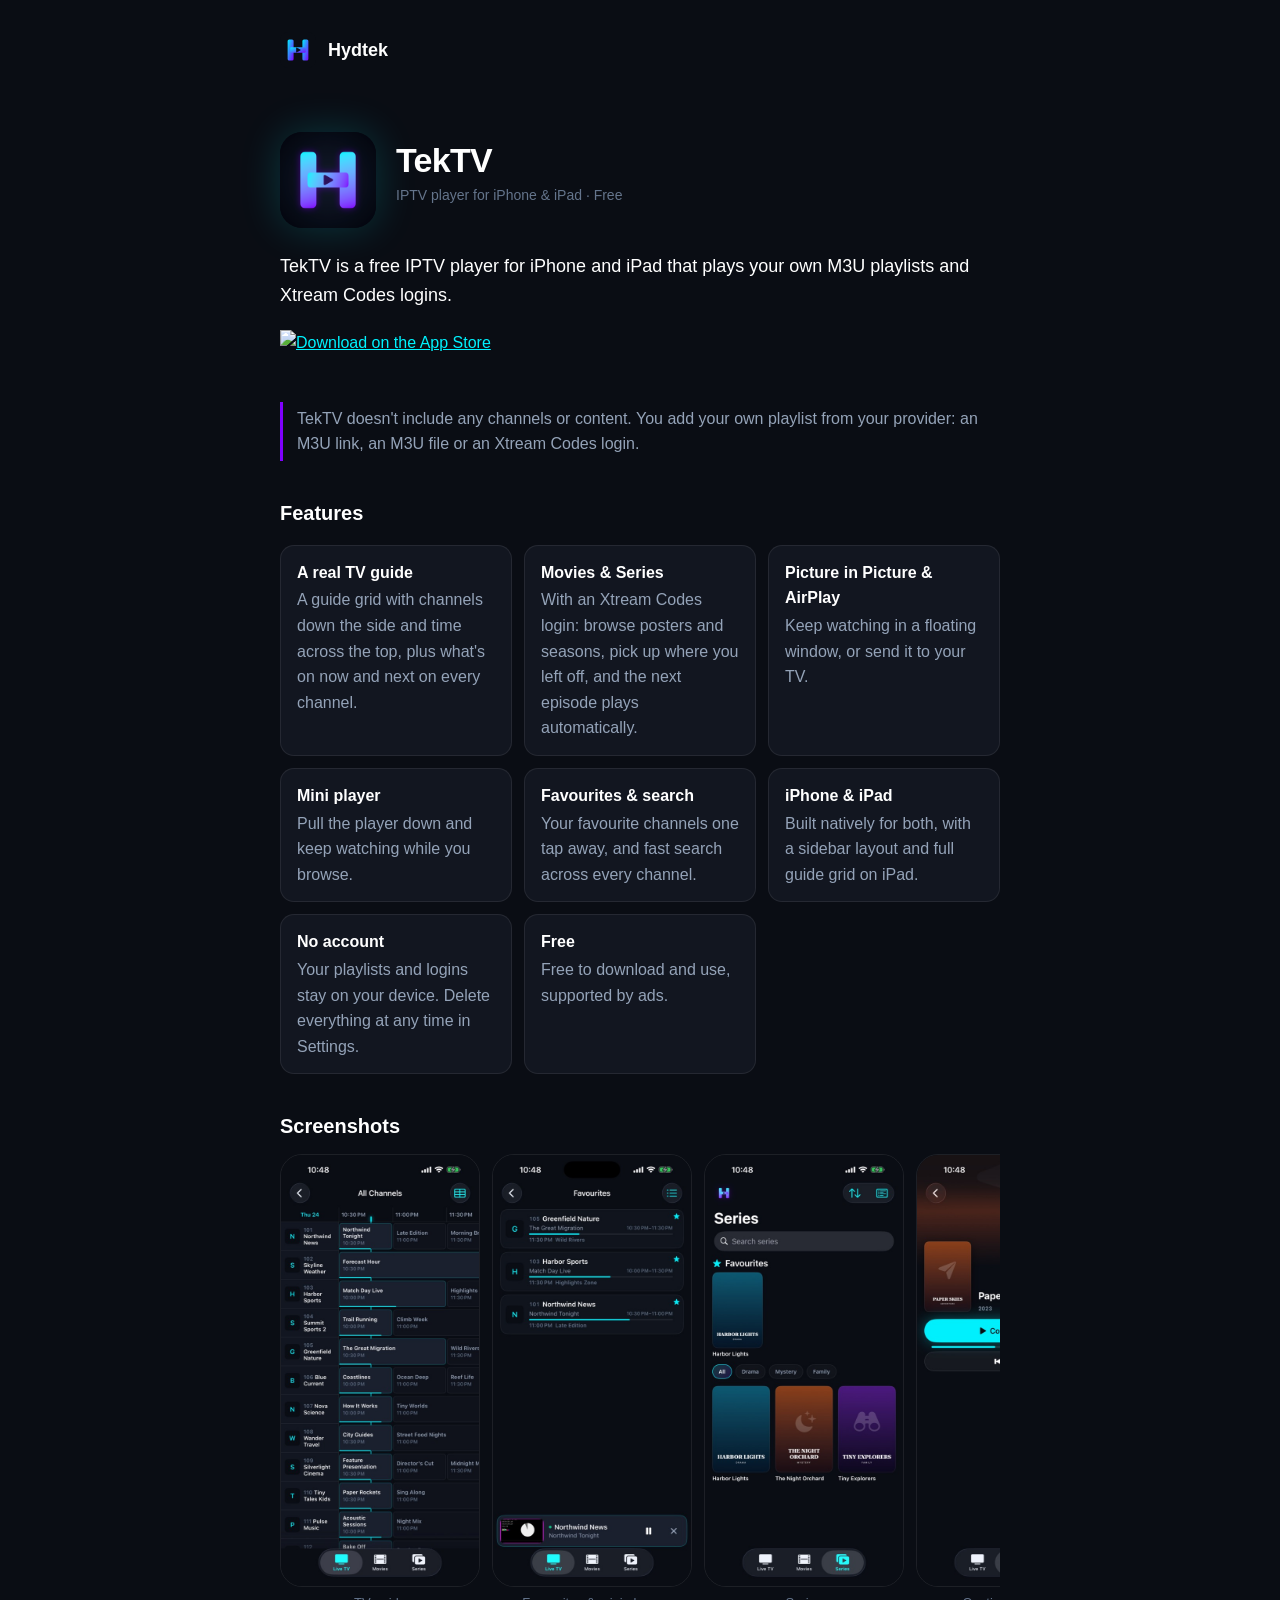
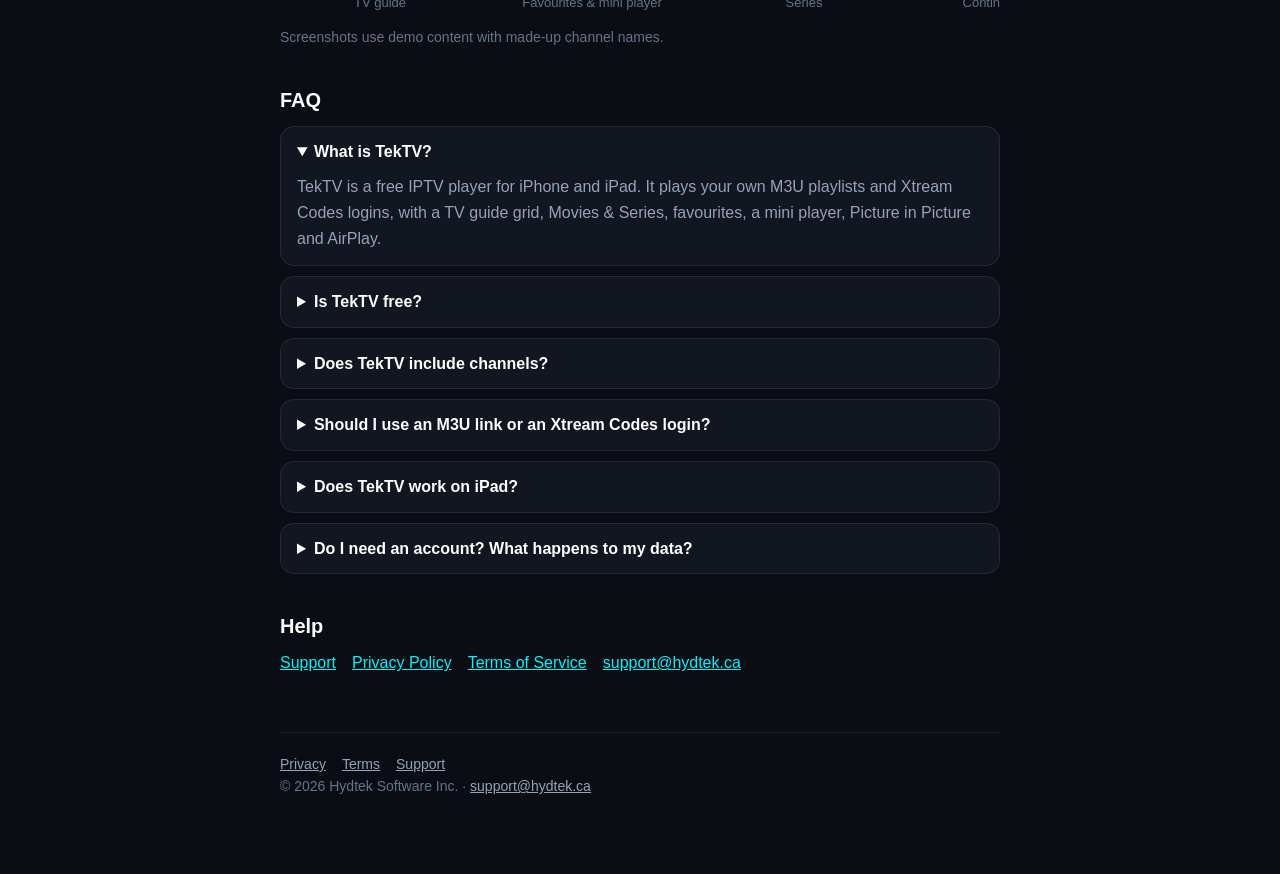
==== tvplayer/index.html @ c9d5d2cd "TekTV product page, robots.txt and sitemap /tvplayer/ now has a landing page: what TekTV is, feature" ====
<!doctype html>
<html lang="en">
<head>
<meta charset="utf-8">
<meta name="viewport" content="width=device-width, initial-scale=1">
<title>TekTV – Free IPTV Player for iPhone and iPad (M3U &amp; Xtream Codes)</title>
<meta name="description" content="TekTV is a free IPTV player for iPhone and iPad that plays your own M3U playlists and Xtream Codes logins, with a TV guide grid, Movies & Series, Picture in Picture and AirPlay. No account needed.">
<meta name="color-scheme" content="dark">
<link rel="canonical" href="https://hydtek.ca/tvplayer/">
<link rel="icon" href="/favicon.svg" type="image/svg+xml">
<link rel="apple-touch-icon" href="/tvplayer/img/tektv-icon.png">
<meta name="apple-itunes-app" content="app-id=6820786793">
<meta property="og:type" content="website">
<meta property="og:site_name" content="Hydtek">
<meta property="og:title" content="TekTV – Free IPTV Player for iPhone and iPad">
<meta property="og:description" content="Play your own M3U playlists and Xtream Codes logins with a real TV guide, Movies & Series, Picture in Picture and AirPlay. Free, no account.">
<meta property="og:url" content="https://hydtek.ca/tvplayer/">
<meta property="og:image" content="https://hydtek.ca/tvplayer/img/tektv-og.jpg">
<meta name="twitter:card" content="summary">
<link rel="stylesheet" href="/style.css">
<style>
.app-head { display: flex; gap: 20px; align-items: center; padding: 24px 0 8px; }
.app-head img.icon { width: 96px; height: 96px; border-radius: 22px; flex: none; box-shadow: 0 0 40px rgba(0, 242, 254, 0.18); }
.app-head h1 { margin: 0 0 4px; }
.lede { font-size: 18px; color: var(--text); margin: 16px 0 20px; }
.badge img { height: 52px; width: auto; display: block; }
.note { border-left: 3px solid var(--violet); padding: 4px 0 4px 14px; margin: 20px 0; }
.features { list-style: none; padding: 0; display: grid; grid-template-columns: repeat(auto-fit, minmax(220px, 1fr)); gap: 12px; }
.features li { background: var(--surface); border: 1px solid var(--border); border-radius: 14px; padding: 14px 16px; margin: 0; }
.features strong { display: block; margin-bottom: 2px; }
.shots { display: flex; gap: 12px; overflow-x: auto; padding: 4px 0 12px; scroll-snap-type: x mandatory; }
.shots figure { margin: 0; flex: 0 0 auto; scroll-snap-align: start; }
.shots img { width: 200px; height: auto; border-radius: 22px; border: 1px solid var(--border); display: block; }
.shots figcaption { font-size: 13px; color: var(--muted); text-align: center; margin-top: 6px; }
details { background: var(--surface); border: 1px solid var(--border); border-radius: 14px; padding: 12px 16px; margin: 10px 0; }
details summary { color: var(--text); font-weight: 600; cursor: pointer; }
details p { margin: 10px 0 2px; }
@media (max-width: 480px) { .app-head img.icon { width: 72px; height: 72px; border-radius: 16px; } .shots img { width: 170px; } }
</style>
<script type="application/ld+json">
{
  "@context": "https://schema.org",
  "@type": "SoftwareApplication",
  "name": "TekTV",
  "alternateName": "TekTV: IPTV Player M3U",
  "description": "A free IPTV player for iPhone and iPad that plays your own M3U playlists and Xtream Codes logins, with a TV guide grid, Movies & Series, Picture in Picture and AirPlay. TekTV does not include any channels or content.",
  "operatingSystem": "iOS, iPadOS",
  "applicationCategory": "EntertainmentApplication",
  "url": "https://hydtek.ca/tvplayer/",
  "downloadUrl": "https://apps.apple.com/app/id6820786793",
  "installUrl": "https://apps.apple.com/app/id6820786793",
  "image": "https://hydtek.ca/tvplayer/img/tektv-og.jpg",
  "screenshot": [
    "https://hydtek.ca/tvplayer/img/2-guide-grid.jpg",
    "https://hydtek.ca/tvplayer/img/4-continue.jpg",
    "https://hydtek.ca/tvplayer/img/5-series-favourites.jpg",
    "https://hydtek.ca/tvplayer/img/6-mini-player.jpg"
  ],
  "offers": { "@type": "Offer", "price": "0", "priceCurrency": "USD" },
  "publisher": { "@type": "Organization", "name": "Hydtek Software Inc.", "url": "https://hydtek.ca/", "email": "support@hydtek.ca" },
  "author": { "@type": "Organization", "name": "Hydtek Software Inc." }
}
</script>
<script type="application/ld+json">
{
  "@context": "https://schema.org",
  "@type": "FAQPage",
  "mainEntity": [
    { "@type": "Question", "name": "What is TekTV?",
      "acceptedAnswer": { "@type": "Answer", "text": "TekTV is a free IPTV player for iPhone and iPad. It plays your own M3U playlists and Xtream Codes logins, with a TV guide grid, Movies & Series, favourites, a mini player, Picture in Picture and AirPlay." } },
    { "@type": "Question", "name": "Is TekTV free?",
      "acceptedAnswer": { "@type": "Answer", "text": "Yes. TekTV is free to download and use, and is supported by ads." } },
    { "@type": "Question", "name": "Does TekTV include channels?",
      "acceptedAnswer": { "@type": "Answer", "text": "No. TekTV does not include, sell or link to any channels or content. You add your own playlist from your provider." } },
    { "@type": "Question", "name": "Should I use an M3U link or an Xtream Codes login?",
      "acceptedAnswer": { "@type": "Answer", "text": "Both work. An M3U link is the simplest: paste one link to get live TV, plus the TV guide if the playlist includes one. If your provider gives you an Xtream Codes login, use it to also unlock the Movies and Series tabs, with Continue Watching and next-episode autoplay, and the TV guide loads automatically." } },
    { "@type": "Question", "name": "Does TekTV work on iPad?",
      "acceptedAnswer": { "@type": "Answer", "text": "Yes. TekTV is built for both iPhone and iPad, with a sidebar layout and a full TV guide grid on iPad." } },
    { "@type": "Question", "name": "Do I need an account? What happens to my data?",
      "acceptedAnswer": { "@type": "Answer", "text": "No account is needed. Your playlists and logins stay on your device, and you can delete everything at any time in Settings." } }
  ]
}
</script>
</head>
<body>
<div class="wrap">
<header class="site"><a href="/"><img class="mark" src="/mark.svg" alt=""> Hydtek</a></header>

<section class="app-head">
<img class="icon" src="/tvplayer/img/tektv-icon.png" alt="TekTV app icon">
<div>
<h1>TekTV</h1>
<p class="meta">IPTV player for iPhone &amp; iPad · Free</p>
</div>
</section>

<p class="lede">TekTV is a free IPTV player for iPhone and iPad that plays your own M3U playlists and Xtream Codes logins.</p>

<a class="badge" href="https://apps.apple.com/app/id6820786793"><img src="https://toolbox.marketingtools.apple.com/api/v2/badges/download-on-the-app-store/black/en-us" alt="Download on the App Store"></a>

<p class="note">TekTV doesn't include any channels or content. You add your own playlist from your provider: an M3U link, an M3U file or an Xtream Codes login.</p>

<h2>Features</h2>
<ul class="features">
<li><strong>A real TV guide</strong>A guide grid with channels down the side and time across the top, plus what's on now and next on every channel.</li>
<li><strong>Movies &amp; Series</strong>With an Xtream Codes login: browse posters and seasons, pick up where you left off, and the next episode plays automatically.</li>
<li><strong>Picture in Picture &amp; AirPlay</strong>Keep watching in a floating window, or send it to your TV.</li>
<li><strong>Mini player</strong>Pull the player down and keep watching while you browse.</li>
<li><strong>Favourites &amp; search</strong>Your favourite channels one tap away, and fast search across every channel.</li>
<li><strong>iPhone &amp; iPad</strong>Built natively for both, with a sidebar layout and full guide grid on iPad.</li>
<li><strong>No account</strong>Your playlists and logins stay on your device. Delete everything at any time in Settings.</li>
<li><strong>Free</strong>Free to download and use, supported by ads.</li>
</ul>

<h2>Screenshots</h2>
<div class="shots">
<figure><img src="/tvplayer/img/2-guide-grid.jpg" alt="TekTV TV guide grid showing channels and programmes" loading="lazy" width="200" height="435"><figcaption>TV guide</figcaption></figure>
<figure><img src="/tvplayer/img/6-mini-player.jpg" alt="TekTV favourites list with the mini player" loading="lazy" width="200" height="435"><figcaption>Favourites &amp; mini player</figcaption></figure>
<figure><img src="/tvplayer/img/5-series-favourites.jpg" alt="TekTV series tab with favourites" loading="lazy" width="200" height="435"><figcaption>Series</figcaption></figure>
<figure><img src="/tvplayer/img/4-continue.jpg" alt="TekTV movie page with Continue" loading="lazy" width="200" height="435"><figcaption>Continue watching</figcaption></figure>
</div>
<p class="meta">Screenshots use demo content with made-up channel names.</p>

<h2>FAQ</h2>
<details open><summary>What is TekTV?</summary><p>TekTV is a free IPTV player for iPhone and iPad. It plays your own M3U playlists and Xtream Codes logins, with a TV guide grid, Movies &amp; Series, favourites, a mini player, Picture in Picture and AirPlay.</p></details>
<details><summary>Is TekTV free?</summary><p>Yes. TekTV is free to download and use, and is supported by ads.</p></details>
<details><summary>Does TekTV include channels?</summary><p>No. TekTV does not include, sell or link to any channels or content. You add your own playlist from your provider.</p></details>
<details><summary>Should I use an M3U link or an Xtream Codes login?</summary><p>Both work. An M3U link is the simplest: paste one link to get live TV, plus the TV guide if the playlist includes one. If your provider gives you an Xtream Codes login, use it to also unlock the Movies and Series tabs, with Continue Watching and next-episode autoplay, and the TV guide loads automatically.</p></details>
<details><summary>Does TekTV work on iPad?</summary><p>Yes. TekTV is built for both iPhone and iPad, with a sidebar layout and a full TV guide grid on iPad.</p></details>
<details><summary>Do I need an account? What happens to my data?</summary><p>No account is needed. Your playlists and logins stay on your device, and you can delete everything at any time in Settings. See the <a href="/tvplayer/privacy/">Privacy Policy</a> for details.</p></details>

<h2>Help</h2>
<nav class="links">
<a href="/tvplayer/support/">Support</a>
<a href="/tvplayer/privacy/">Privacy Policy</a>
<a href="/tvplayer/terms/">Terms of Service</a>
<a href="mailto:support@hydtek.ca">support@hydtek.ca</a>
</nav>

<footer class="site">
<a href="/tvplayer/privacy/">Privacy</a><a href="/tvplayer/terms/">Terms</a><a href="/tvplayer/support/">Support</a>
<p>© 2026 Hydtek Software Inc. · <a href="mailto:support@hydtek.ca">support@hydtek.ca</a></p>
</footer>
</div>
</body>
</html>
---- style.css ----
:root {
  --canvas: #0a0d14;
  --surface: #121620;
  --raised: #1a202e;
  --cyan: #00f2fe;
  --violet: #7f00ff;
  --text: #ffffff;
  --text-2: #94a3b8;
  --muted: #64748b;
  --border: rgba(255, 255, 255, 0.08);
}
* { box-sizing: border-box; }
html { -webkit-text-size-adjust: 100%; }
body {
  margin: 0;
  background: var(--canvas);
  color: var(--text-2);
  font: 16px/1.6 -apple-system, BlinkMacSystemFont, "Inter", "Segoe UI", Roboto, sans-serif;
}
a { color: var(--cyan); }
.wrap { max-width: 760px; margin: 0 auto; padding: 32px 20px 64px; }
header.site { display: flex; align-items: center; gap: 12px; margin-bottom: 40px; }
header.site a { display: flex; align-items: center; gap: 12px; color: var(--text); text-decoration: none; font-weight: 700; font-size: 18px; }
.mark { width: 36px; height: 36px; flex: none; }
h1 { color: var(--text); font-size: 34px; line-height: 1.15; letter-spacing: -0.02em; margin: 0 0 8px; }
h2 { color: var(--text); font-size: 20px; margin: 36px 0 8px; }
h3 { color: var(--text); font-size: 16px; margin: 20px 0 4px; }
p, li { margin: 0 0 12px; }
ul { padding-left: 20px; }
strong { color: var(--text); }
.meta { color: var(--muted); font-size: 14px; }
.card {
  background: var(--surface);
  border: 1px solid var(--border);
  border-radius: 16px;
  padding: 20px;
  margin: 16px 0;
}
.card h2 { margin-top: 0; }
nav.links { display: flex; flex-wrap: wrap; gap: 8px 16px; margin-top: 8px; }
footer.site { margin-top: 56px; padding-top: 20px; border-top: 1px solid var(--border); font-size: 14px; color: var(--muted); }
footer.site a { color: var(--text-2); margin-right: 16px; }
.hero { padding: 40px 0 8px; }
.hero .mark { width: 72px; height: 72px; margin-bottom: 20px; }
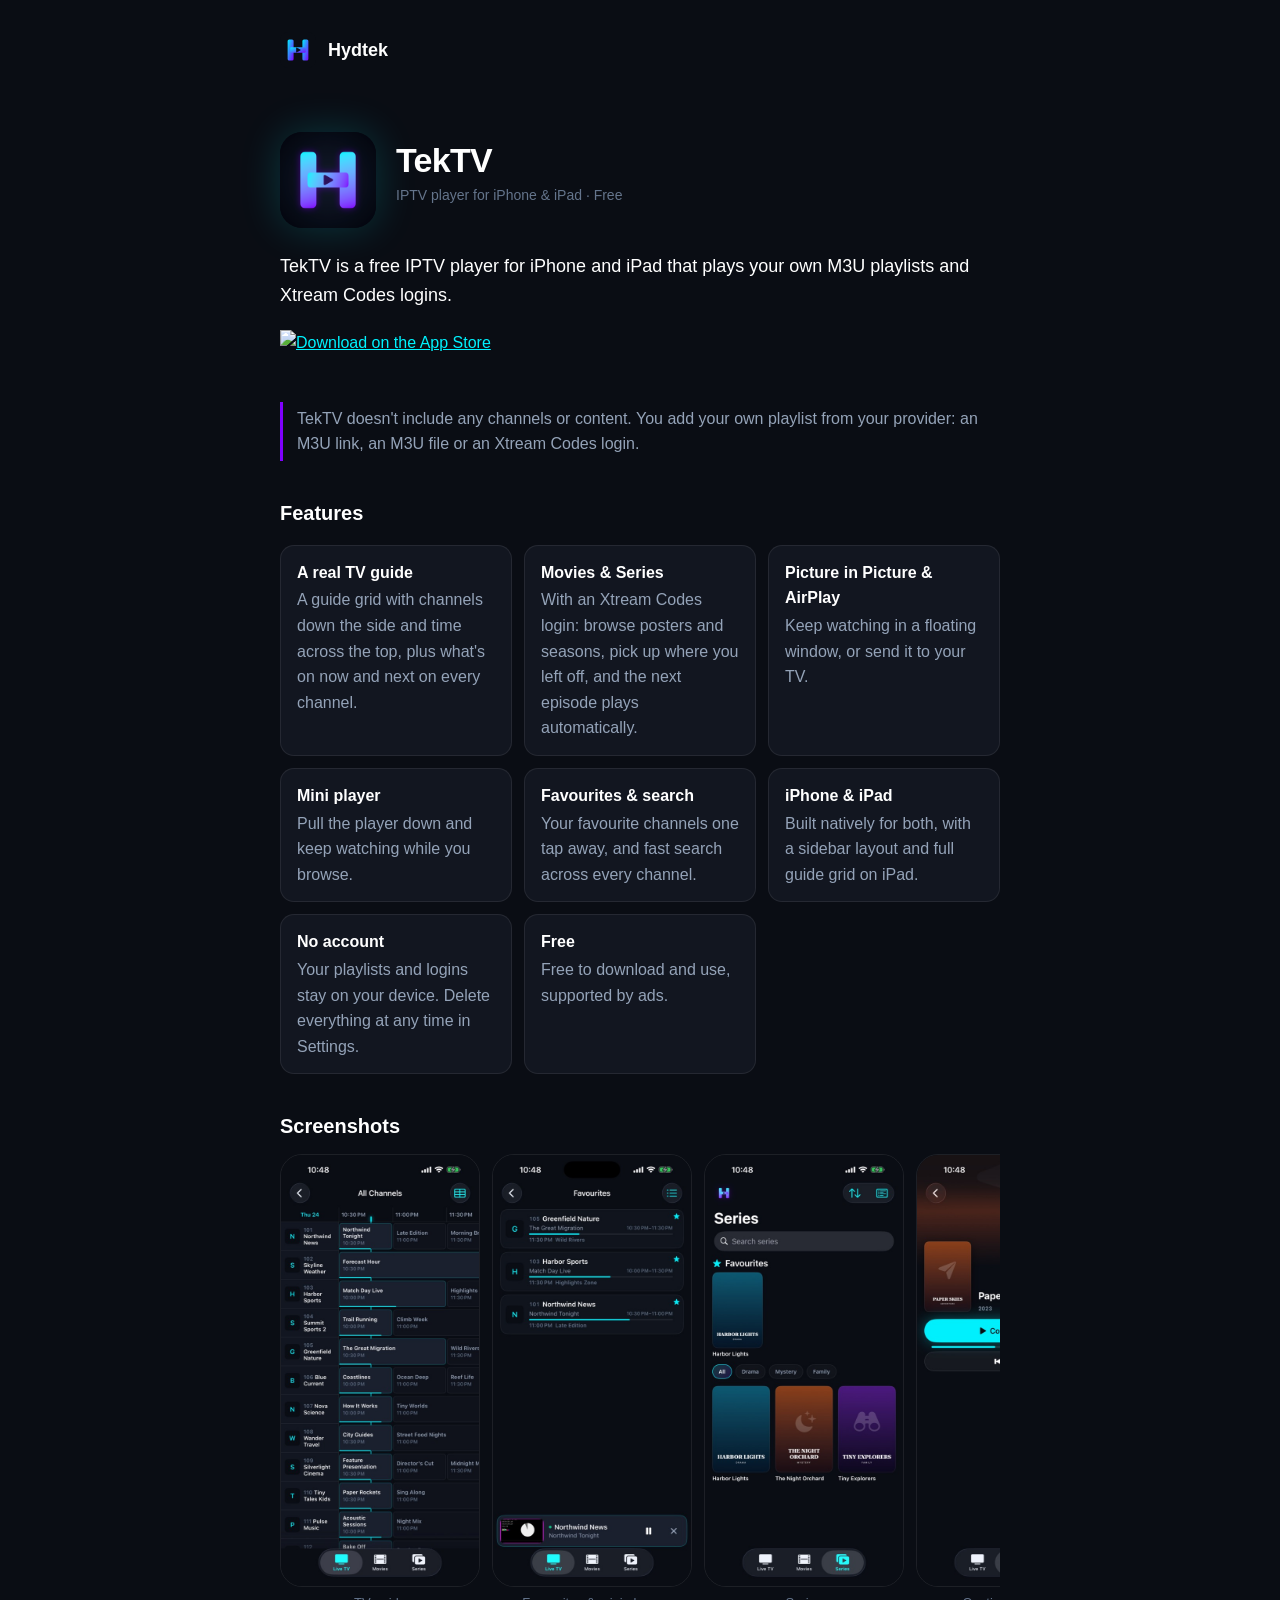
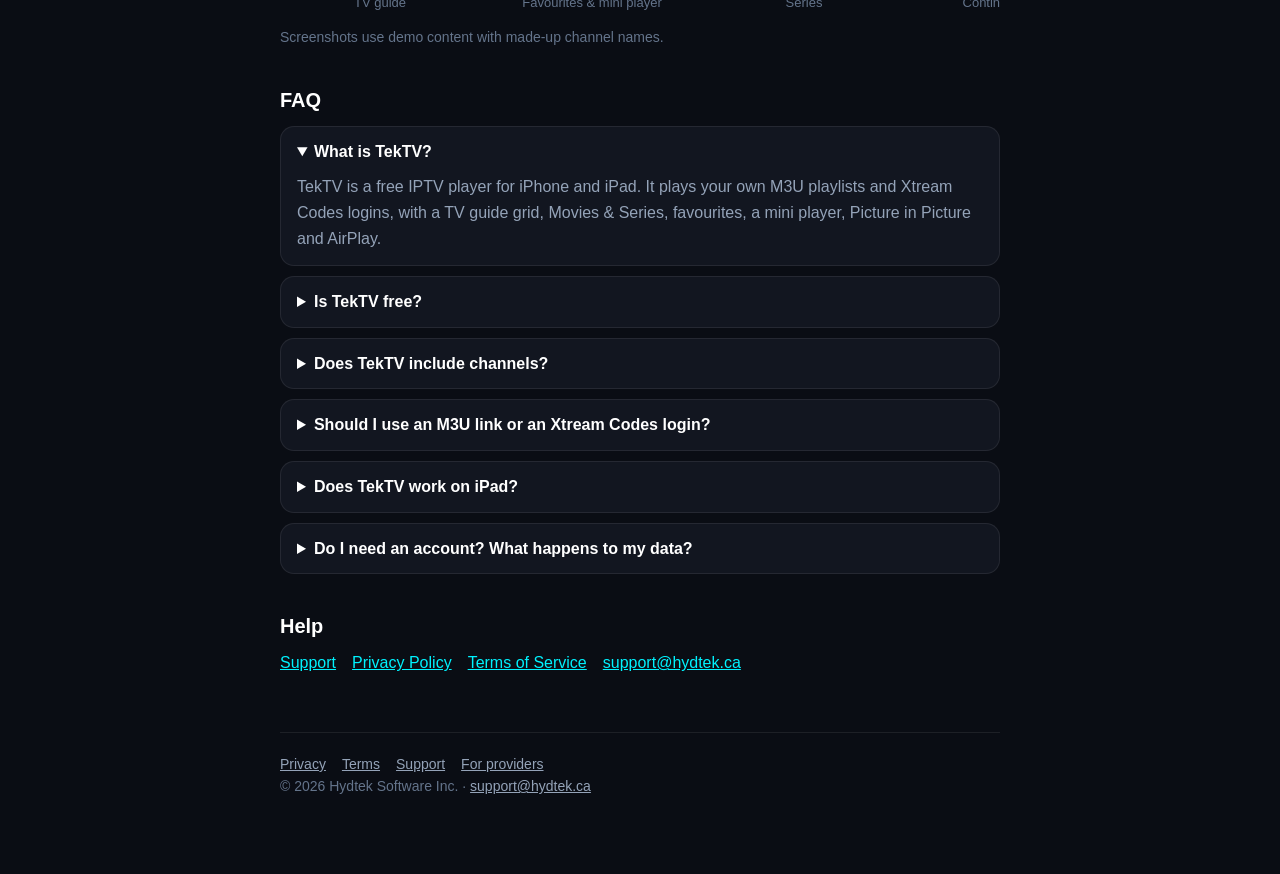
==== commit ce2e2db4: "TekTV: provider codes in terms and privacy, providers page, demo guide to mid-2027 - Terms 3a and a " ====
--- a/tvplayer/index.html
+++ b/tvplayer/index.html
@@ -138,7 +138,7 @@
 </nav>
 
 <footer class="site">
-<a href="/tvplayer/privacy/">Privacy</a><a href="/tvplayer/terms/">Terms</a><a href="/tvplayer/support/">Support</a>
+<a href="/tvplayer/privacy/">Privacy</a><a href="/tvplayer/terms/">Terms</a><a href="/tvplayer/support/">Support</a><a href="/tvplayer/provider-codes/">For providers</a>
 <p>© 2026 Hydtek Software Inc. · <a href="mailto:support@hydtek.ca">support@hydtek.ca</a></p>
 </footer>
 </div>
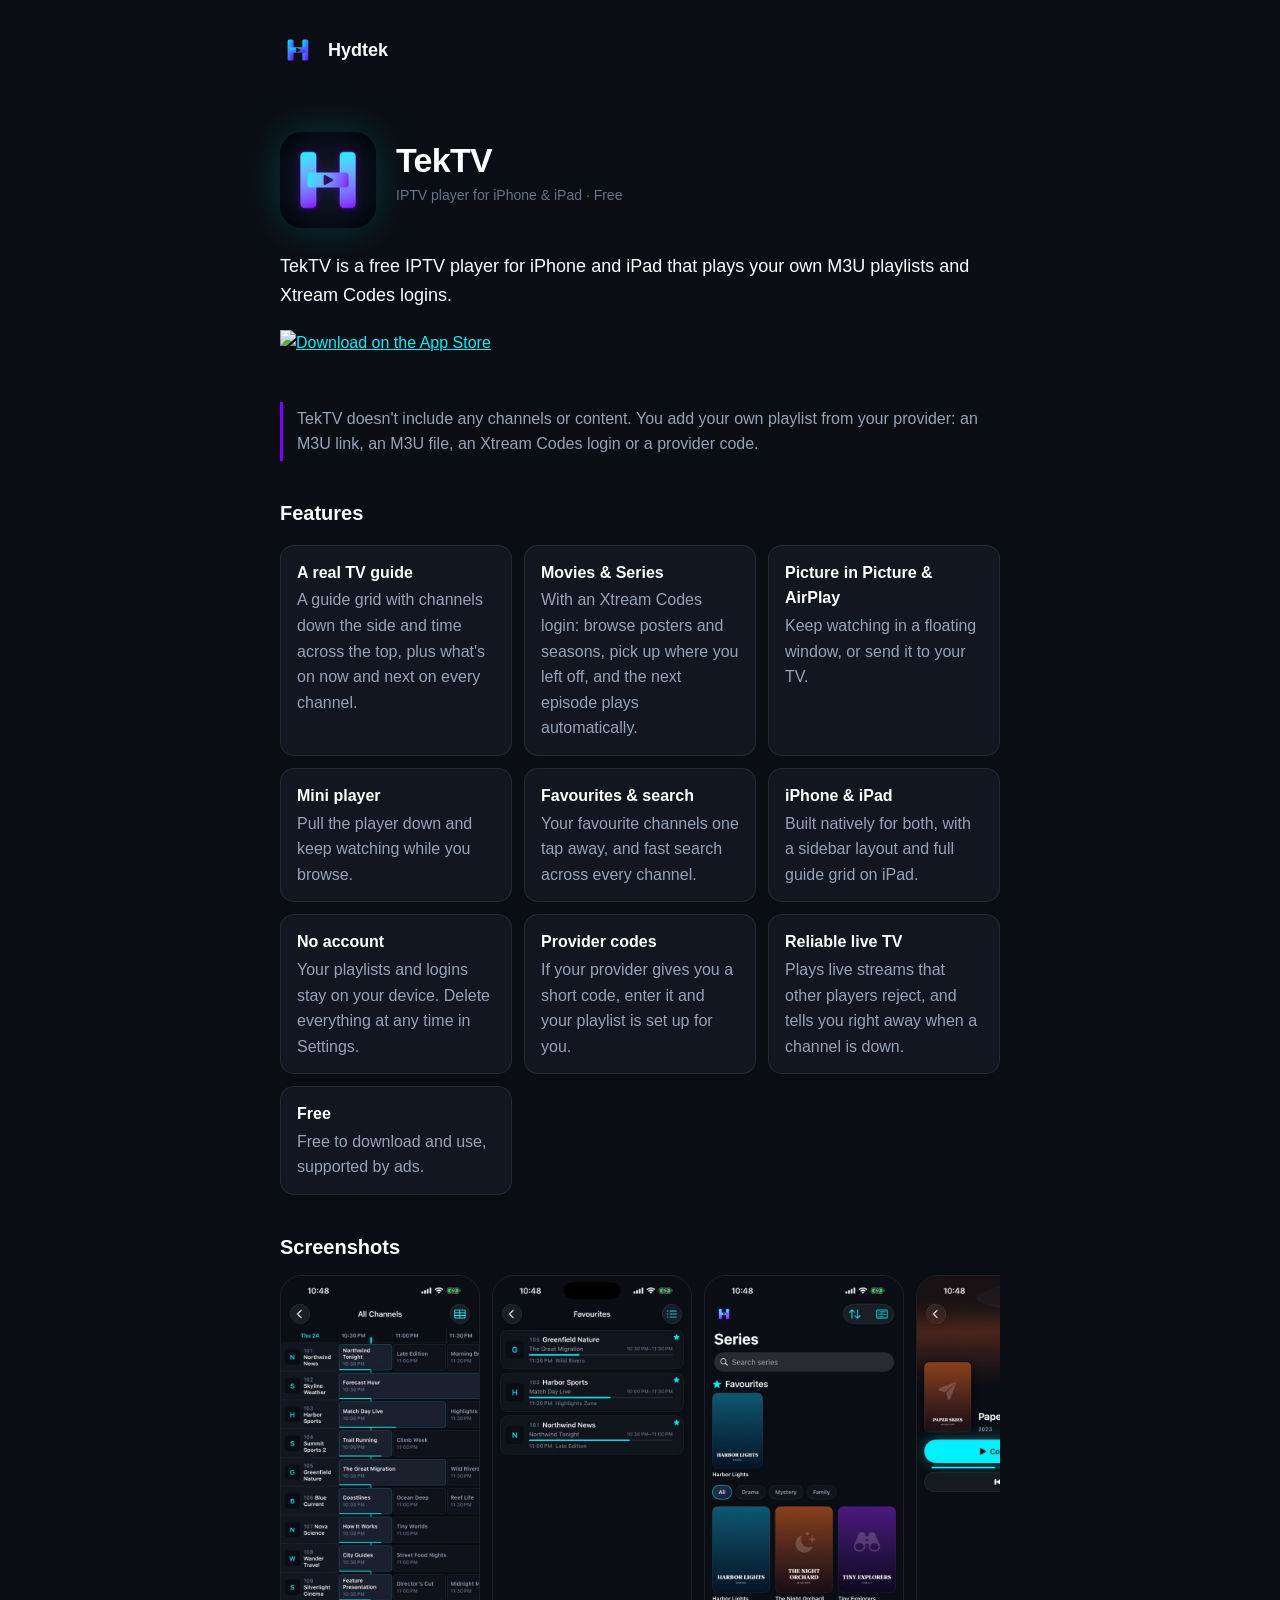
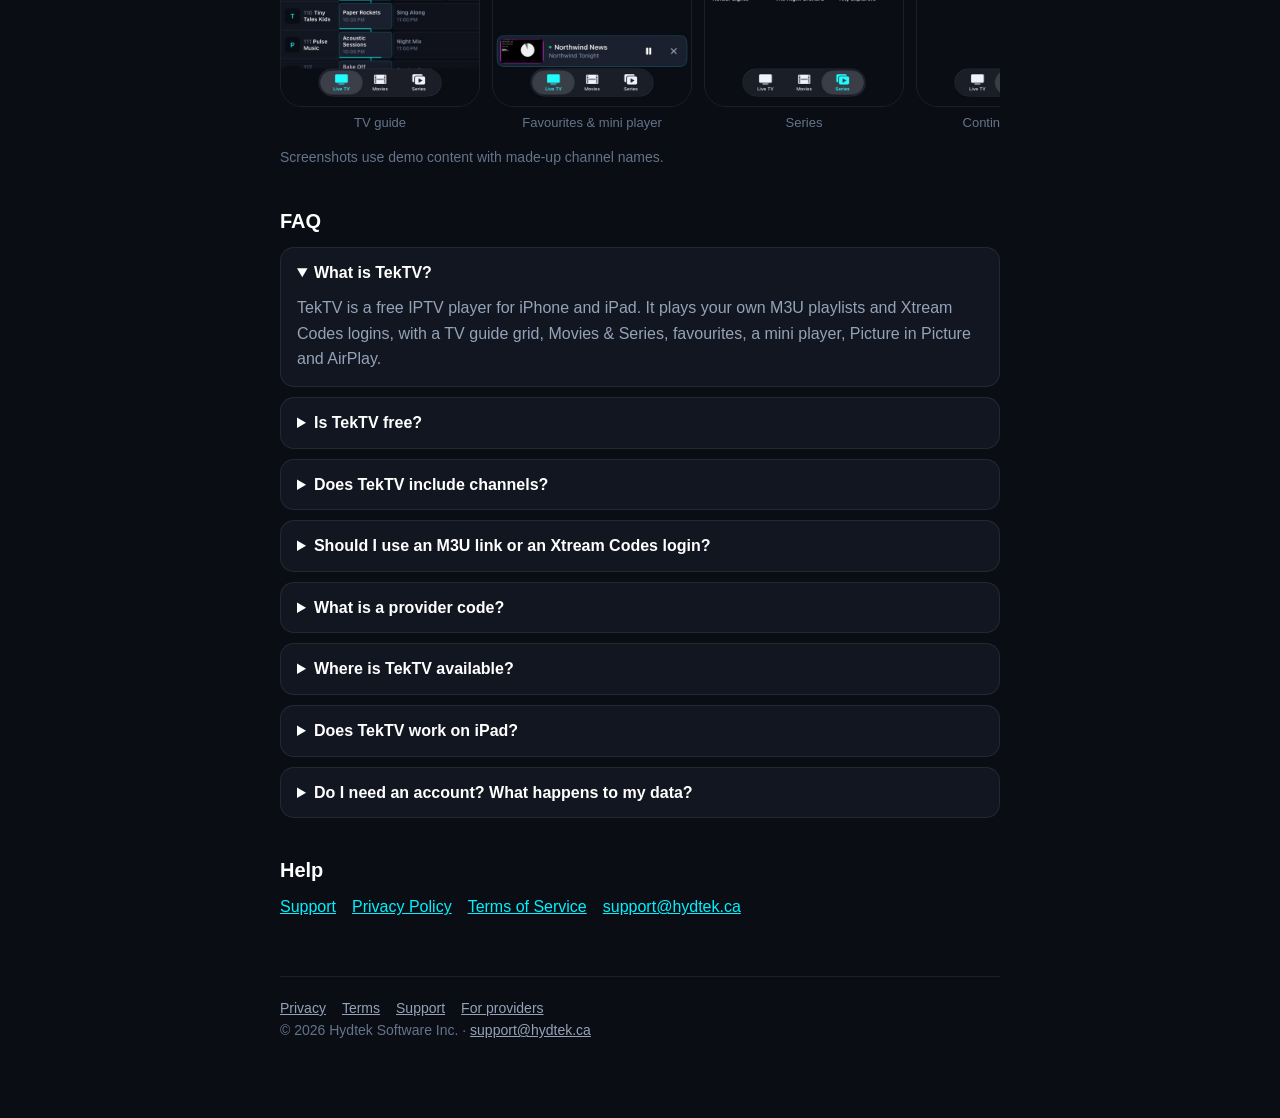
==== commit 4f03371b: "TekTV 1.1: provider codes, live playback and availability on the product page, FAQ and llms.txt Co-A" ====
--- a/tvplayer/index.html
+++ b/tvplayer/index.html
@@ -4,7 +4,7 @@
 <meta charset="utf-8">
 <meta name="viewport" content="width=device-width, initial-scale=1">
 <title>TekTV – Free IPTV Player for iPhone and iPad (M3U &amp; Xtream Codes)</title>
-<meta name="description" content="TekTV is a free IPTV player for iPhone and iPad that plays your own M3U playlists and Xtream Codes logins, with a TV guide grid, Movies & Series, Picture in Picture and AirPlay. No account needed.">
+<meta name="description" content="TekTV is a free IPTV player for iPhone and iPad that plays your own M3U playlists, Xtream Codes logins and provider codes, with a TV guide grid, Movies & Series, Picture in Picture and AirPlay. No account needed.">
 <meta name="color-scheme" content="dark">
 <link rel="canonical" href="https://hydtek.ca/tvplayer/">
 <link rel="icon" href="/favicon.svg" type="image/svg+xml">
@@ -74,6 +74,10 @@
       "acceptedAnswer": { "@type": "Answer", "text": "No. TekTV does not include, sell or link to any channels or content. You add your own playlist from your provider." } },
     { "@type": "Question", "name": "Should I use an M3U link or an Xtream Codes login?",
       "acceptedAnswer": { "@type": "Answer", "text": "Both work. An M3U link is the simplest: paste one link to get live TV, plus the TV guide if the playlist includes one. If your provider gives you an Xtream Codes login, use it to also unlock the Movies and Series tabs, with Continue Watching and next-episode autoplay, and the TV guide loads automatically." } },
+    { "@type": "Question", "name": "What is a provider code?",
+      "acceptedAnswer": { "@type": "Answer", "text": "Some providers give their customers a short code instead of a playlist link. Enter it on the Provider Code tab in TekTV and the provider's playlist is set up for you; for Xtream Codes providers you still sign in with your own username and password. Only providers verified by Hydtek get a code." } },
+    { "@type": "Question", "name": "Where is TekTV available?",
+      "acceptedAnswer": { "@type": "Answer", "text": "TekTV is on the App Store for iPhone and iPad in most countries, including Canada, the United States, the United Kingdom and the European Union." } },
     { "@type": "Question", "name": "Does TekTV work on iPad?",
       "acceptedAnswer": { "@type": "Answer", "text": "Yes. TekTV is built for both iPhone and iPad, with a sidebar layout and a full TV guide grid on iPad." } },
     { "@type": "Question", "name": "Do I need an account? What happens to my data?",
@@ -98,7 +102,7 @@
 
 <a class="badge" href="https://apps.apple.com/app/id6820786793"><img src="https://toolbox.marketingtools.apple.com/api/v2/badges/download-on-the-app-store/black/en-us" alt="Download on the App Store"></a>
 
-<p class="note">TekTV doesn't include any channels or content. You add your own playlist from your provider: an M3U link, an M3U file or an Xtream Codes login.</p>
+<p class="note">TekTV doesn't include any channels or content. You add your own playlist from your provider: an M3U link, an M3U file, an Xtream Codes login or a provider code.</p>
 
 <h2>Features</h2>
 <ul class="features">
@@ -109,6 +113,8 @@
 <li><strong>Favourites &amp; search</strong>Your favourite channels one tap away, and fast search across every channel.</li>
 <li><strong>iPhone &amp; iPad</strong>Built natively for both, with a sidebar layout and full guide grid on iPad.</li>
 <li><strong>No account</strong>Your playlists and logins stay on your device. Delete everything at any time in Settings.</li>
+<li><strong>Provider codes</strong>If your provider gives you a short code, enter it and your playlist is set up for you.</li>
+<li><strong>Reliable live TV</strong>Plays live streams that other players reject, and tells you right away when a channel is down.</li>
 <li><strong>Free</strong>Free to download and use, supported by ads.</li>
 </ul>
 
@@ -126,6 +132,8 @@
 <details><summary>Is TekTV free?</summary><p>Yes. TekTV is free to download and use, and is supported by ads.</p></details>
 <details><summary>Does TekTV include channels?</summary><p>No. TekTV does not include, sell or link to any channels or content. You add your own playlist from your provider.</p></details>
 <details><summary>Should I use an M3U link or an Xtream Codes login?</summary><p>Both work. An M3U link is the simplest: paste one link to get live TV, plus the TV guide if the playlist includes one. If your provider gives you an Xtream Codes login, use it to also unlock the Movies and Series tabs, with Continue Watching and next-episode autoplay, and the TV guide loads automatically.</p></details>
+<details><summary>What is a provider code?</summary><p>Some providers give their customers a short code instead of a playlist link. Enter it on the Provider Code tab in TekTV and the provider's playlist is set up for you; for Xtream Codes providers you still sign in with your own username and password. Only providers verified by Hydtek get a code (<a href="/tvplayer/provider-codes/">for providers</a>).</p></details>
+<details><summary>Where is TekTV available?</summary><p>TekTV is on the App Store for iPhone and iPad in most countries, including Canada, the United States, the United Kingdom and the European Union.</p></details>
 <details><summary>Does TekTV work on iPad?</summary><p>Yes. TekTV is built for both iPhone and iPad, with a sidebar layout and a full TV guide grid on iPad.</p></details>
 <details><summary>Do I need an account? What happens to my data?</summary><p>No account is needed. Your playlists and logins stay on your device, and you can delete everything at any time in Settings. See the <a href="/tvplayer/privacy/">Privacy Policy</a> for details.</p></details>
 
